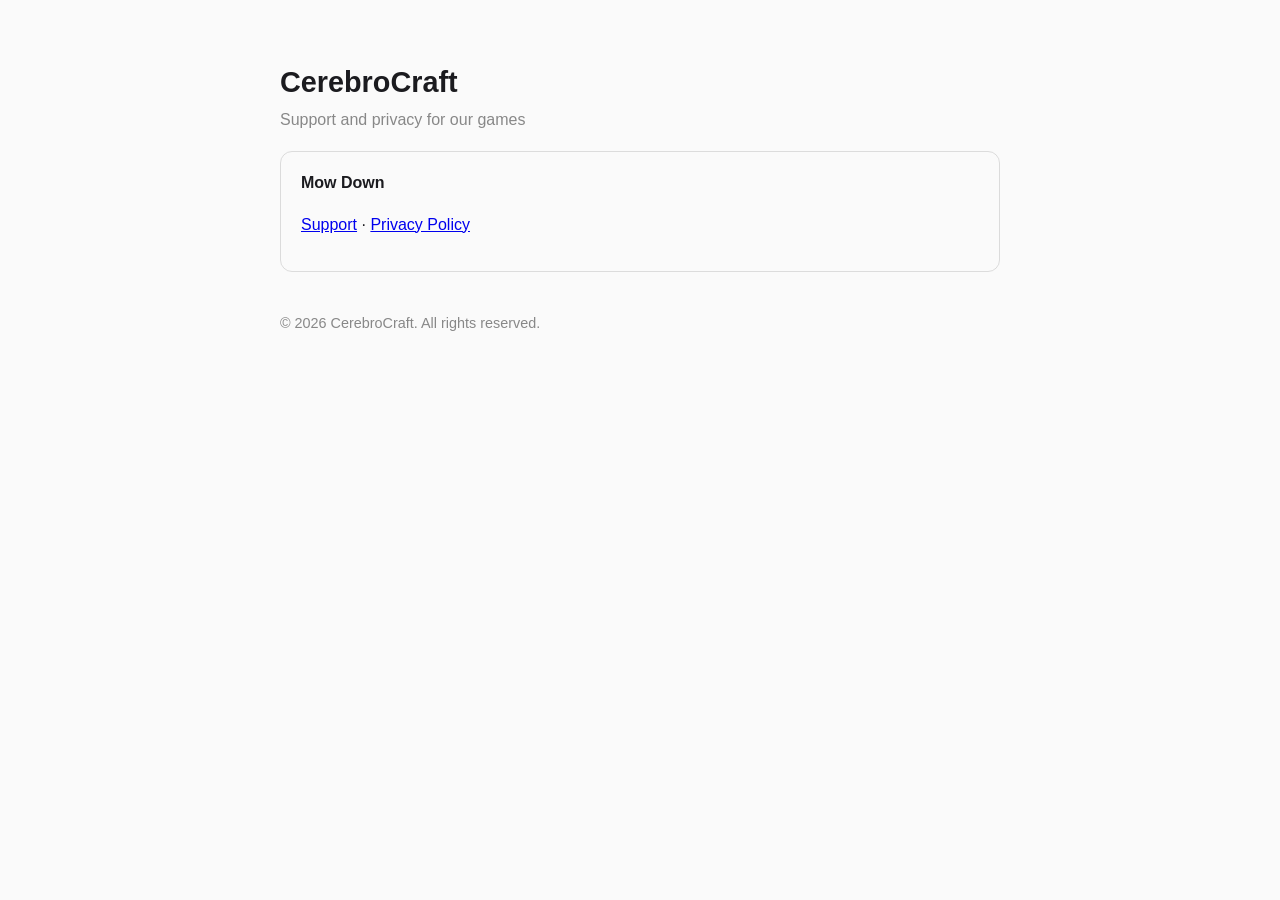
==== index.html @ 2560ac9d "Add landing page, disable Jekyll processing" ====
﻿<!DOCTYPE html>
<html lang="en">
<head>
<meta charset="utf-8">
<meta name="viewport" content="width=device-width, initial-scale=1">
<title>CerebroCraft &mdash; Support</title>
<style>
  :root { color-scheme: light dark; }
  body { font-family: -apple-system, BlinkMacSystemFont, "Segoe UI", Roboto, Helvetica, Arial, sans-serif;
         line-height: 1.6; max-width: 720px; margin: 0 auto; padding: 40px 20px 64px; color: #1b1b1f; background: #fafafa; }
  @media (prefers-color-scheme: dark) { body { color: #e7e7ea; background: #17181c; } a { color: #7fb4ff; } }
  h1 { font-size: 1.8rem; margin-bottom: 2px; }
  .tag { color: #888; margin-top: 0; }
  .card { border: 1px solid rgba(127,127,127,0.25); border-radius: 12px; padding: 18px 20px; margin-top: 18px; }
</style>
</head>
<body>
<h1>CerebroCraft</h1>
<p class="tag">Support and privacy for our games</p>

<div class="card">
<p style="margin-top:0"><strong>Mow Down</strong></p>
<p><a href="mowdown/">Support</a> &middot; <a href="mowdown/privacy.html">Privacy Policy</a></p>
</div>

<p style="margin-top:40px; color:#888; font-size:0.9rem;">&copy; 2026 CerebroCraft. All rights reserved.</p>
</body>
</html>
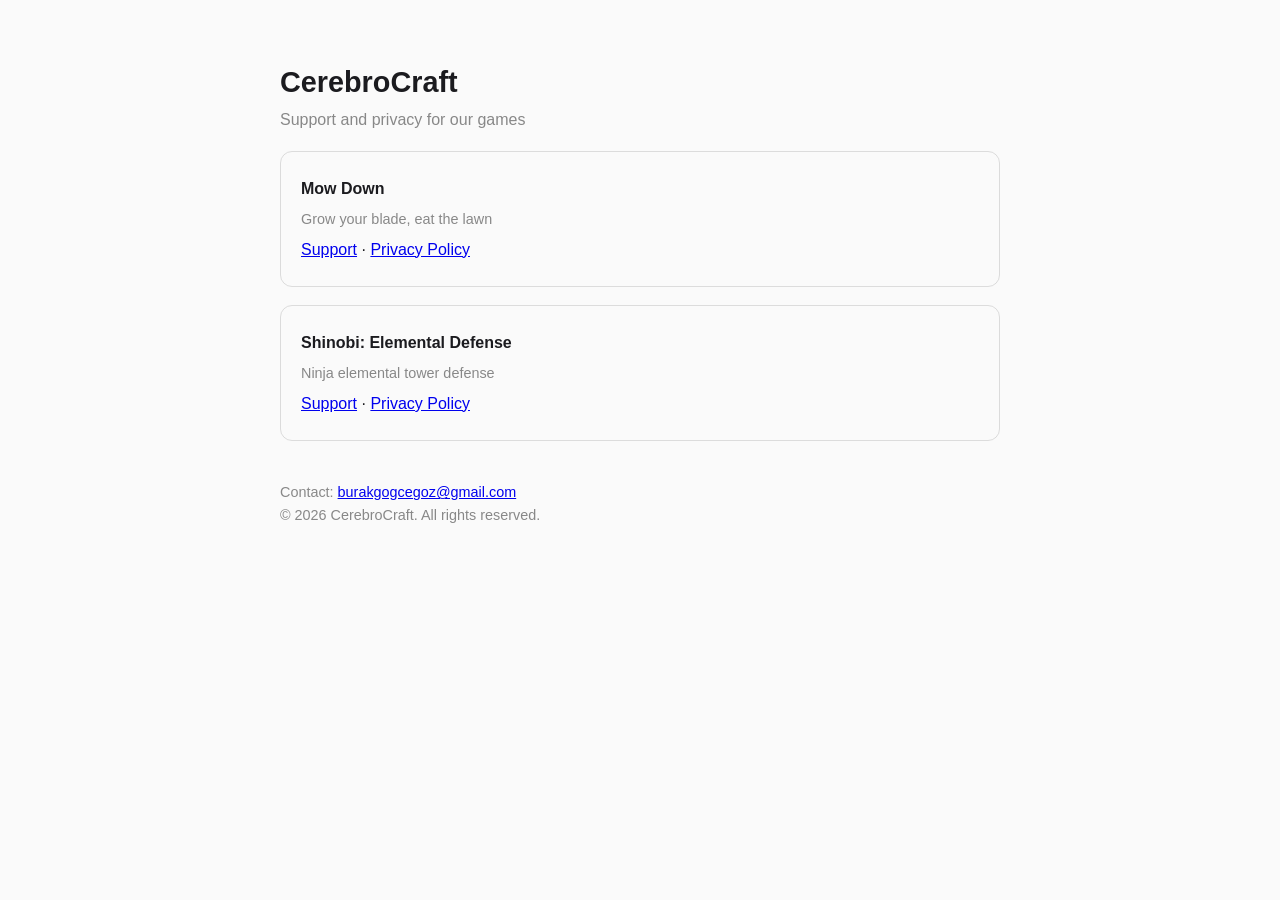
==== commit ad1e7660: "Add Shinobi pages, list both games on the landing page" ====
--- a/index.html
+++ b/index.html
@@ -12,6 +12,9 @@
   h1 { font-size: 1.8rem; margin-bottom: 2px; }
   .tag { color: #888; margin-top: 0; }
   .card { border: 1px solid rgba(127,127,127,0.25); border-radius: 12px; padding: 18px 20px; margin-top: 18px; }
+  .card p { margin: 6px 0; }
+  .name { font-weight: 600; }
+  .sub { color: #888; font-size: 0.9rem; }
 </style>
 </head>
 <body>
@@ -19,10 +22,18 @@
 <p class="tag">Support and privacy for our games</p>
 
 <div class="card">
-<p style="margin-top:0"><strong>Mow Down</strong></p>
+<p class="name">Mow Down</p>
+<p class="sub">Grow your blade, eat the lawn</p>
 <p><a href="mowdown/">Support</a> &middot; <a href="mowdown/privacy.html">Privacy Policy</a></p>
 </div>
 
-<p style="margin-top:40px; color:#888; font-size:0.9rem;">&copy; 2026 CerebroCraft. All rights reserved.</p>
+<div class="card">
+<p class="name">Shinobi: Elemental Defense</p>
+<p class="sub">Ninja elemental tower defense</p>
+<p><a href="shinobi/">Support</a> &middot; <a href="shinobi/privacy.html">Privacy Policy</a></p>
+</div>
+
+<p style="margin-top:40px; color:#888; font-size:0.9rem;">Contact: <a href="mailto:burakgogcegoz@gmail.com">burakgogcegoz@gmail.com</a><br>
+&copy; 2026 CerebroCraft. All rights reserved.</p>
 </body>
 </html>
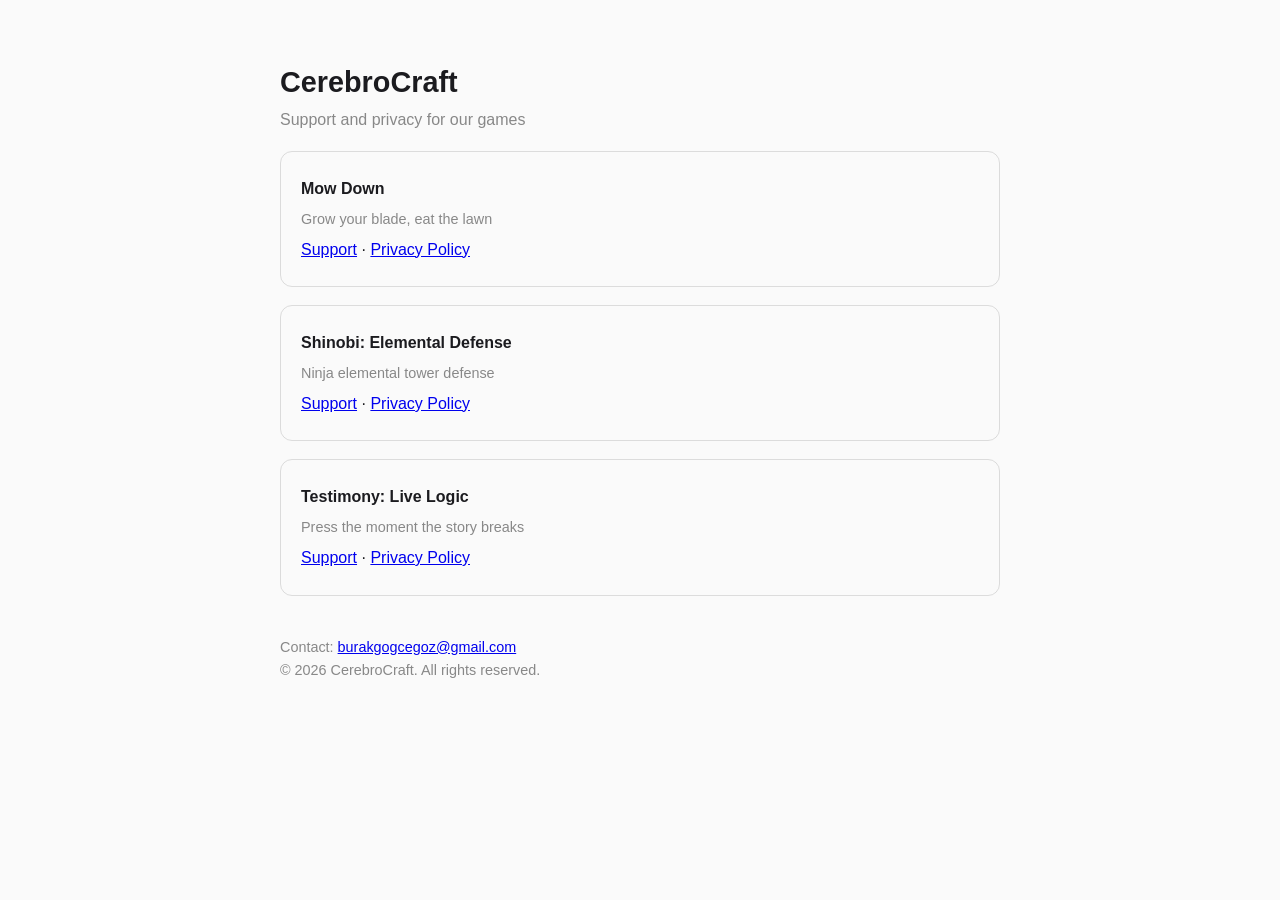
==== commit c3722859: "Add Testimony support and privacy pages" ====
--- a/index.html
+++ b/index.html
@@ -33,6 +33,12 @@
 <p><a href="shinobi/">Support</a> &middot; <a href="shinobi/privacy.html">Privacy Policy</a></p>
 </div>
 
+<div class="card">
+<p class="name">Testimony: Live Logic</p>
+<p class="sub">Press the moment the story breaks</p>
+<p><a href="testimony/">Support</a> &middot; <a href="testimony/privacy.html">Privacy Policy</a></p>
+</div>
+
 <p style="margin-top:40px; color:#888; font-size:0.9rem;">Contact: <a href="mailto:burakgogcegoz@gmail.com">burakgogcegoz@gmail.com</a><br>
 &copy; 2026 CerebroCraft. All rights reserved.</p>
 </body>
